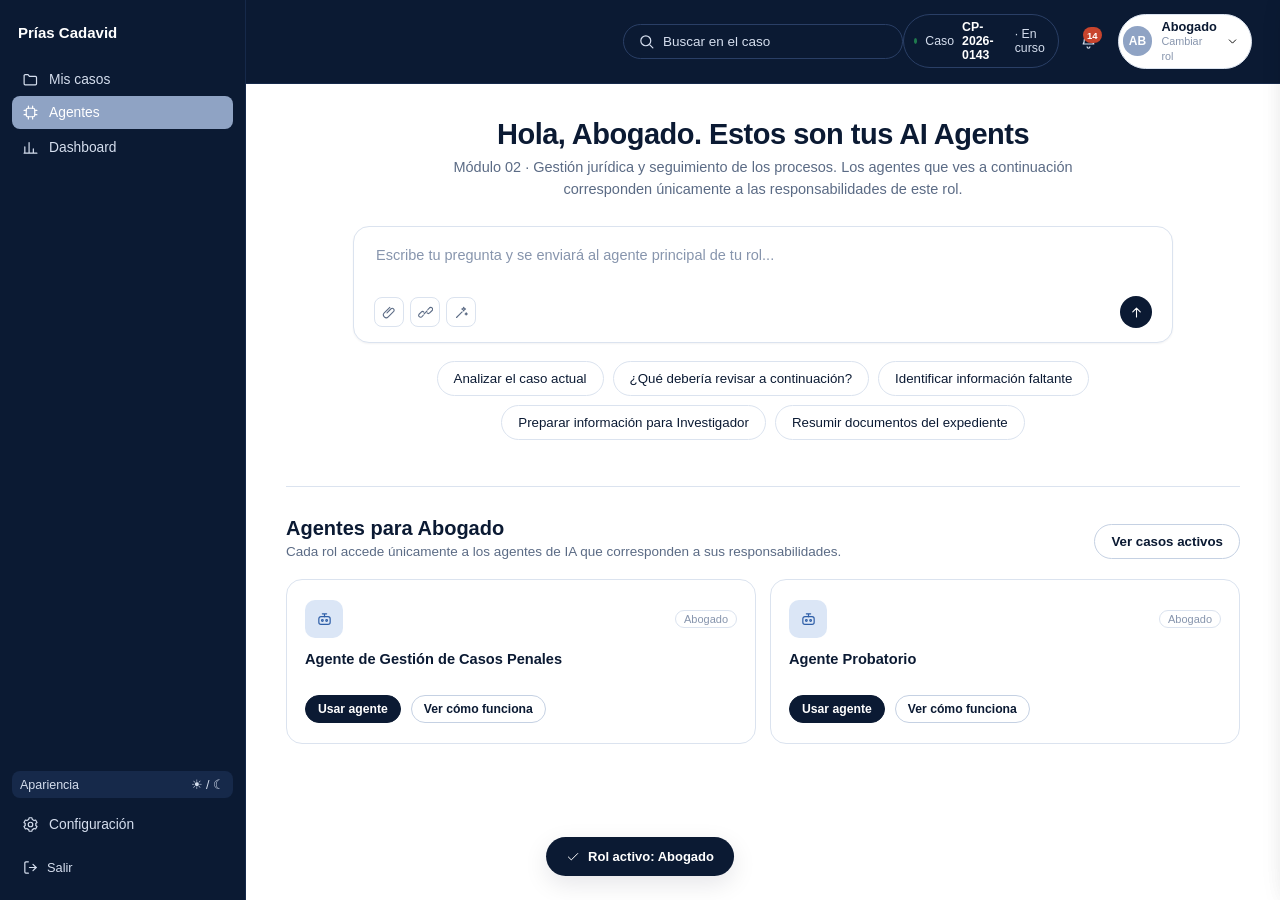
==== modulo-02/index.html @ 360556b1 "create wireframe-modulo-02-flujo" ====
<!DOCTYPE html>
<html lang="es">
<head>
<meta charset="UTF-8">
<meta name="viewport" content="width=device-width, initial-scale=1.0">
<title>PRÍAS CADAVID · Módulo 02 · Gestión de Casos Penales con Módulo Probatorio</title>
<link rel="stylesheet" href="css/modulo02.css">
<link rel="stylesheet" href="css/casos-penales.css">
</head>
<body>
<div class="app">

  <!-- ================= SIDEBAR ================= -->
  <aside class="sidebar">
    <div class="sb-brand">Prías Cadavid</div>
    <ul class="sb-nav" style="display:none;">
      <li class="nav-item" data-view="modulos" id="icon-slot-modulos"></li>
    </ul>
    <ul class="sb-nav" id="sbSubnav">
      <li class="nav-item" data-view="casos" id="icon-slot-casos"></li>
    </ul>
    <ul class="sb-nav">
      <li class="nav-item active" data-view="agentes" id="icon-slot-agentes"></li>
      <li class="nav-item" data-view="ejecutiva" id="icon-slot-ejecutiva"></li>
    </ul>
    <div class="sb-footer">
      <div class="sb-appearance"><span>Apariencia</span><span>☀ / ☾</span></div>
      <ul class="sb-nav">
        <li class="nav-item" data-view="config" id="icon-slot-config"></li>
      </ul>
      <button class="sb-back" id="btnSalir"></button>
    </div>
  </aside>

  <div class="main-col">
    <!-- ================= TOPBAR ================= -->
    <header class="topbar">
      <div class="tb-left"></div>
      <div class="tb-center">
        <button class="tb-search" id="icon-slot-tbsearch"></button>
      </div>
      <div class="tb-right">
        <div class="case-chip" id="topCaseChip"></div>
        <button class="tb-icon-btn cp-bell" id="icon-slot-tbbell"></button>
        <button class="role-switch" id="roleSwitchBtn">
          <div class="avatar" id="roleAvatar"></div>
          <div class="rs-label"><b id="roleLabelName"></b><span>Cambiar rol</span></div>
          <span id="icon-slot-rschev"></span>
        </button>
      </div>
    </header>

    <!-- role dropdown -->
    <div class="role-menu" id="roleMenu">
      <div class="rm-title">Seleccionar rol</div>
      <div id="roleMenuList"></div>
    </div>

    <main class="content">

      <!-- ================= MIGA DE PAN ================= -->
      <nav class="breadcrumb hidden" id="breadcrumbBar"></nav>

      <!-- ================= MÓDULOS VIEW ================= -->
      <section id="view-modulos" class="view">
        <div class="section-head">
          <div><h2>Módulos</h2><p>Selecciona un módulo para entrar. Por ahora solo el Módulo 02 · Gestión de Casos Penales está disponible.</p></div>
        </div>
        <div class="modulos-grid" id="modulosGrid"></div>
      </section>

      <!-- ================= AGENTES VIEW ================= -->
      <!-- El mismo cuadro superior (promptbox) es el Chat AI principal: cuando se activa un
           agente, este cuadro se convierte en su chat (historial + sugerencias + entrada),
           en vez de abrir un chat nuevo, un modal o un panel aparte. -->
      <section id="view-agentes" class="view active">
        <div style="text-align:center;">
          <button class="btn sm subtle" id="heroBackBtn" style="display:none;margin-bottom:10px;">← Volver a agentes</button>
        </div>
        <div style="display:flex;align-items:center;justify-content:center;gap:10px;">
          <div class="agent-avatar" id="heroAgentAvatar" style="display:none;"></div>
          <h1 class="hero-title" id="agHeroTitle" style="margin:0 0 6px;">Agentes de IA disponibles</h1>
        </div>
        <p class="hero-sub" id="agHeroSub">Módulo 02 · Sistema de Gestión de Casos Penales con Módulo Probatorio.</p>
        <div class="chat-context" id="chatContextLine" style="display:none;max-width:820px;margin:0 auto 14px;"></div>

        <div class="promptbox" id="promptCard">
          <div class="chat-thread" id="chatThread" style="display:none;"></div>
          <div class="chat-input-wrap" id="chatInputWrap">
            <textarea id="promptInput" placeholder="Escribe tu pregunta y se enviará al agente principal de tu rol..."></textarea>
            <div class="promptbox-row">
              <div class="promptbox-tools">
                <div class="icon-sq" id="icon-slot-paperclip"></div>
                <div class="icon-sq" id="icon-slot-link"></div>
                <div class="icon-sq" id="icon-slot-wand"></div>
              </div>
              <button class="send-btn" id="promptSendBtn"></button>
            </div>
          </div>
        </div>

        <div class="role-pills" id="suggestionPillsHolder"></div>

        <!-- Se oculta por completo mientras hay un agente activo en el Chat AI: solo queda el chat -->
        <div id="agentsListSection">
          <div class="section-divider"></div>

          <div class="section-head">
            <div>
              <h2 id="agSectionTitle">Agentes para tu rol</h2>
              <p>Cada rol accede únicamente a los agentes de IA que corresponden a sus responsabilidades.</p>
            </div>
            <div class="section-actions">
              <button class="btn" data-view-btn="casos">Ver casos activos</button>
            </div>
          </div>

          <div class="agent-grid" id="agentGrid"></div>
        </div>
      </section>

      <!-- ================= CASOS VIEW ================= -->
      <section id="view-casos" class="view">

        <!-- VISTA 01 · Dashboard de casos (lista / kanban) -->
        <div id="casosListWrap">
          <div class="section-head">
            <div>
              <h2>Casos Penales</h2>
              <p>Selecciona un caso para abrir su información, flujo entre roles y matriz probatoria.</p>
            </div>
            <div class="section-actions">
              <button class="btn primary" id="cpBtnNuevo">+ Nuevo caso</button>
              <button class="btn" id="cpBtnExport">Exportar</button>
              <div class="seg" id="cpViewMode">
                <button data-mode="lista" class="on">Lista</button>
                <button data-mode="kanban">Kanban</button>
              </div>
            </div>
          </div>

          <div class="kpi-grid" id="cpKpis"></div>

          <div class="cp-toolbar">
            <div class="cp-search" id="cpSearchBox">
              <span id="icon-slot-cpsearch"></span>
              <input id="cpSearch" placeholder="Buscar por código, cliente, título, etapa o responsable...">
            </div>
            <button class="btn" id="cpBtnFiltros">Filtros <span class="cp-count" id="cpFiltrosCount"></span></button>
            <button class="btn subtle" id="cpBtnLimpiar">Limpiar</button>
          </div>
          <div class="cp-filters" id="cpFilters" style="display:none;"></div>

          <div class="matriz-wrap table-scroll" id="cpListMode">
            <table class="matriz" id="casosTable" style="min-width:1240px;">
              <thead>
                <tr>
                  <th>Caso</th><th>Nombre / Tipo</th><th>Etapa</th><th>Estado</th><th>Responsable</th><th>Riesgo</th>
                  <th>Fecha apertura</th><th>Última actividad</th><th>Progreso</th><th>Evidencias</th><th>Próximo vencimiento</th>
                </tr>
              </thead>
              <tbody id="casosBody"></tbody>
            </table>
          </div>
          <div class="kanban" id="cpKanban" style="display:none;"></div>
        </div>

        <!-- Vista restringida para Cliente externo -->
        <div id="clientePortalWrap" style="display:none;"></div>

        <!-- VISTA 03 · Detalle del caso -->
        <div id="casoDetailWrap" style="display:none;">
          <div class="section-head">
            <div>
              <p class="cp-eyebrow">Caso penal</p>
              <h2 id="cdTitle">Caso</h2>
              <p id="cdSub"></p>
            </div>
            <div class="section-actions">
              <button class="btn" id="btnBackCasos">← Todos los casos</button>
              <button class="btn" id="cpBtnEditar">Editar caso</button>
              <button class="btn primary" id="btnAddEvidencia">+ Agregar evidencia</button>
            </div>
          </div>

          <div id="cpCaseMeta"></div>
          <div class="tabs" id="cpTabs"></div>

          <!-- RESUMEN (incluye el flujo del caso entre roles existente) -->
          <div class="tab-panel" data-panel="resumen">
            <div id="cpResumen"></div>
            <div class="section-divider"></div>
            <div class="section-head">
              <div><h2>Flujo del caso entre roles</h2><p>Recorrido del caso: Director → Abogado → Investigador → Cliente → Socio.</p></div>
            </div>
            <div class="stepper" id="stepperHolder"></div>
            <p style="text-align:center;color:var(--text-faint);font-size:12px;margin:0 0 32px;" id="cdFlowNote"></p>
            <div class="flow-list" id="flowList"></div>
          </div>

          <div class="tab-panel" data-panel="expediente" id="cpExpediente"></div>
          <div class="tab-panel" data-panel="documentos" id="cpDocumentos"></div>

          <!-- EVIDENCIAS (matriz probatoria existente) -->
          <div class="tab-panel" data-panel="evidencias">
            <div id="cpEvidHead"></div>
            <div class="section-head">
              <div><h2>Matriz Probatoria</h2><p>Evidencia y documentos asociados a los hechos investigados de este caso. Haz clic en una fila para ver su ficha y trazabilidad.</p></div>
            </div>
            <div class="matriz-wrap table-scroll">
              <div class="matriz-toolbar">
                <span class="mt-info" id="matrizCount">0 elementos registrados</span>
                <span class="mt-info">Hechos: H1 Ejecución del contrato · H2 Manejo de recursos · H3 Conocimiento directivo · H4 Estructura societaria</span>
              </div>
              <table class="matriz" style="min-width:1100px;">
                <thead>
                  <tr>
                    <th>Evidencia / Documento</th><th>Tipo de prueba</th><th>Hecho que pretende demostrar</th>
                    <th>Hecho</th><th>Fuente / Origen</th><th>Estado</th><th>Relevancia</th><th>Responsable</th><th>Observaciones</th>
                  </tr>
                </thead>
                <tbody id="matrizBody"></tbody>
              </table>
            </div>
          </div>

          <div class="tab-panel" data-panel="actuaciones" id="cpActuaciones"></div>
          <div class="tab-panel" data-panel="tareas" id="cpTareas"></div>
          <div class="tab-panel" data-panel="ia" id="cpIA"></div>
          <div class="tab-panel" data-panel="reportes" id="cpReportes"></div>
          <div class="tab-panel" data-panel="auditoria" id="cpAuditoria"></div>
        </div>
      </section>

      <!-- ================= NUEVO / EDITAR CASO ================= -->
      <section id="view-casoform" class="view">
        <div class="section-head">
          <div>
            <h2 id="cfTitle">Nuevo caso</h2>
            <p id="cfSub">VISTA 02 · El expediente se crea al guardar</p>
          </div>
          <div class="section-actions" id="cfFoot"></div>
        </div>
        <div id="cfBody"></div>
      </section>

      <!-- ================= ALERTAS VIEW ================= -->
      <section id="view-alertas" class="view">
        <div class="section-head">
          <div><h2>Alertas y vencimientos</h2><p>Vencimientos, documentos pendientes, tareas críticas y problemas probatorios de los casos que tu rol puede consultar.</p></div>
        </div>
        <div class="kpi-grid" id="alKpis"></div>
        <div class="tabs" id="alTabs"></div>
        <div id="alList"></div>
      </section>

      <!-- ================= VISTA EJECUTIVA ================= -->
      <section id="view-ejecutiva" class="view">
        <div class="section-head">
          <div><h2>Dashboard</h2><p>Avance, riesgos, casos críticos, decisiones pendientes e indicadores del Módulo 02.</p></div>
          <div class="section-actions"><button class="btn" id="exBtnExport">Exportar resumen</button></div>
        </div>
        <div id="exBody"></div>
      </section>

      <!-- ================= FAQ VIEW ================= -->
      <section id="view-faq" class="view">
        <div class="section-head">
          <div><h2>Preguntas frecuentes</h2><p>Selecciona una pregunta para ver una respuesta demo.</p></div>
        </div>
        <div class="flow-list" id="faqList"></div>
      </section>

      <!-- ================= CONFIG VIEW ================= -->
      <section id="view-config" class="view">
        <div class="section-head">
          <div><h2>Configuración</h2><p>Preferencias de la plataforma y del Chat AI (demo).</p></div>
        </div>
        <div class="role-grid" style="grid-template-columns:repeat(2,1fr);" id="configGrid"></div>
      </section>

      <!-- ================= AYUDA VIEW ================= -->
      <section id="view-ayuda" class="view">
        <div class="section-head">
          <div><h2>Ayuda</h2><p>Guías rápidas para trabajar con el Módulo 02.</p></div>
        </div>
        <div class="agent-grid" id="ayudaGrid"></div>
      </section>

    </main>
  </div>
</div>

<!-- ================= AGENT DOC DRAWER ================= -->
<div class="overlay" id="drawerOverlay"></div>
<aside class="drawer" id="agentDrawer">
  <div class="drawer-head">
    <div style="display:flex;gap:12px;align-items:flex-start;">
      <div class="role-icon" id="drawerIcon"></div>
      <div>
        <div style="font-size:16.5px;font-weight:700;" id="drawerName"></div>
        <div style="font-size:12.3px;color:var(--accent);font-weight:600;" id="drawerSpec"></div>
      </div>
    </div>
    <button class="drawer-close" id="drawerCloseBtn">✕</button>
  </div>
  <div class="drawer-body">
    <h4>Qué es</h4><p id="docQueEs"></p>
    <h4>Objetivo</h4><p id="docObjetivo"></p>
    <h4>Responsabilidades</h4><ul id="docResponsabilidades"></ul>
    <h4>Qué tareas realiza</h4><ul id="docTareas"></ul>
    <h4>Con qué rol(es) trabaja</h4><div class="perm-row" id="docRoles"></div>
    <h4>Qué información puede analizar</h4><ul id="docInfoAnaliza"></ul>
    <h4>Qué información puede generar</h4><ul id="docInfoGenera"></ul>
    <h4>Qué herramientas o datos utiliza</h4><div class="perm-row" id="docHerramientas"></div>
    <h4>Qué puede sugerir</h4><ul id="docSugerir"></ul>
    <h4>Qué requiere aprobación del usuario</h4><p id="docAprobacion"></p>
    <h4>Cómo participa en el flujo del caso</h4><ul id="docFlujo"></ul>
    <h4>Cuándo debe utilizarse</h4><ul id="docCuando"></ul>
    <h4>Ejemplos de uso</h4><ul id="docEjemplos"></ul>
    <h4>Relación con la Matriz Probatoria</h4><p id="docMatrizRel"></p>
    <button class="btn primary" style="width:100%;justify-content:center;margin-top:20px;" id="drawerOpenChat">Usar agente</button>
  </div>
</aside>

<!-- ================= PANEL LATERAL CASOS PENALES (ficha de evidencia, documento, reporte) ================= -->
<div class="overlay" id="cpOverlay"></div>
<aside class="drawer" id="cpDrawer">
  <div class="drawer-head">
    <div>
      <div style="font-size:11.5px;color:var(--text-faint);font-weight:700;text-transform:uppercase;letter-spacing:.04em;" id="cpDrawerKicker"></div>
      <div style="font-size:16.5px;font-weight:700;" id="cpDrawerTitle"></div>
    </div>
    <button class="drawer-close" id="cpDrawerClose">✕</button>
  </div>
  <div class="drawer-body" id="cpDrawerBody"></div>
</aside>

<!-- ================= MODAL GENÉRICO CASOS PENALES (crear caso, documentos, tareas, actuaciones...) ================= -->
<div class="modal-overlay" id="cpModal">
  <div class="modal" id="cpModalBox">
    <div class="modal-head">
      <div class="modal-head-l"><div><h3 id="cpModalTitle"></h3><span id="cpModalSub"></span></div></div>
      <button class="drawer-close" id="cpModalClose">✕</button>
    </div>
    <div class="modal-body">
      <div id="cpModalBody"></div>
      <div class="modal-foot" id="cpModalFoot"></div>
    </div>
  </div>
</div>

<!-- ================= MATRIZ ENTRY MODAL ================= -->
<div class="modal-overlay" id="matrizModal">
  <div class="modal" style="max-width:640px;">
    <div class="modal-head">
      <div class="modal-head-l"><h3>Agregar evidencia a la matriz probatoria</h3></div>
      <button class="drawer-close" id="matrizCloseBtn">✕</button>
    </div>
    <div class="modal-body">
      <div class="form-grid">
        <div class="form-field full"><label>Evidencia / Documento</label><input id="fEvidencia" placeholder="Ej. Acta de visita técnica"></div>
        <div class="form-field">
          <label>Tipo de prueba</label>
          <select id="fTipo">
            <option>Documental</option><option>Documental financiera</option><option>Testimonial</option>
            <option>Pericial</option><option>Documental digital</option>
          </select>
        </div>
        <div class="form-field">
          <label>Hecho relacionado</label>
          <select id="fHecho">
            <option value="H1">H1 · Ejecución del contrato</option>
            <option value="H2">H2 · Manejo de recursos</option>
            <option value="H3">H3 · Conocimiento directivo</option>
            <option value="H4">H4 · Estructura societaria</option>
          </select>
        </div>
        <div class="form-field full"><label>Hecho que pretende demostrar</label><textarea id="fPretende" placeholder="Describe qué busca acreditar esta evidencia"></textarea></div>
        <div class="form-field"><label>Fuente / Origen</label><input id="fFuente" placeholder="Ej. Cliente"></div>
        <div class="form-field"><label>Fecha de la evidencia</label><input type="date" id="fFecha"></div>
        <div class="form-field">
          <label>Estado</label>
          <select id="fEstado"><option value="verificada">Verificada</option><option value="revision">En revisión</option><option value="pendiente">Pendiente de recaudo</option></select>
        </div>
        <div class="form-field">
          <label>Relevancia</label>
          <select id="fRelev"><option value="alta">Alta</option><option value="media">Media</option><option value="baja">Baja</option></select>
        </div>
        <div class="form-field">
          <label>Responsable</label>
          <select id="fResponsable"></select>
        </div>
        <div class="form-field">
          <label>Sensibilidad</label>
          <select id="fSensibilidad"><option>Interna</option><option>Confidencial</option><option>Reservada</option></select>
        </div>
        <div class="form-field full">
          <label>Documento / archivo asociado</label>
          <select id="fDocumento"></select>
        </div>
        <div class="form-field full"><label>Observaciones</label><textarea id="fObs" placeholder="Notas adicionales"></textarea></div>
      </div>
      <div class="modal-foot" style="display:flex;gap:10px;justify-content:flex-end;margin-top:18px;">
        <button class="btn" id="matrizCancelBtn">Cancelar</button>
        <button class="btn primary" id="matrizSaveBtn">Guardar y vincular al caso</button>
      </div>
    </div>
  </div>
</div>

<div class="toast" id="toast"></div>

<script src="js/modulo02.js"></script>
<script src="js/casos-data.js"></script>
<script src="js/casos-penales.js"></script>
<script src="js/main.js"></script>
</body>
</html>
---- modulo-02/css/modulo02.css ----
:root{
  --bg:#ffffff;
  --sidebar-bg:#0b1a33;
  --card-bg:#ffffff;
  --border:#dbe3ef;
  --border-strong:#c5d1e3;
  --text:#0b1a33;
  --text-muted:#5b6b85;
  --text-faint:#8795ad;
  --accent:#2f5fa8;
  --accent-soft:#dbe6f6;
  --navy:#0b1a33;
  --danger:#c8442d;
  --danger-soft:#fbeae7;
  --warn:#a8720f;
  --warn-soft:#fbf1de;
  --ok:#1f7a4d;
  --ok-soft:#e8f6ee;
  --radius-lg:16px;
  --radius-md:12px;
  --radius-sm:8px;
  --shadow-sm:0 1px 2px rgba(1,13,35,.05);
  --shadow-md:0 8px 24px rgba(1,13,35,.10);
  font-size:15px;
}
*{box-sizing:border-box;}
html,body{margin:0;padding:0;}
body{
  background:var(--bg);
  color:var(--text);
  font-family:-apple-system,BlinkMacSystemFont,"Segoe UI",Roboto,Helvetica,Arial,sans-serif;
  -webkit-font-smoothing:antialiased;
  min-width:1180px;
}
button{font-family:inherit;cursor:pointer;}
a{color:inherit;text-decoration:none;}
svg{display:block;}
.icon{width:17px;height:17px;stroke:currentColor;stroke-width:1.7;fill:none;stroke-linecap:round;stroke-linejoin:round;flex-shrink:0;}

/* ---------- layout ---------- */
.app{display:flex;min-height:100vh;}
.sidebar{
  width:246px;flex-shrink:0;background:var(--sidebar-bg);
  border-right:1px solid var(--border);
  display:flex;flex-direction:column;
  padding:16px 12px;
  position:sticky;top:0;height:100vh;
}
.main-col{flex:1;display:flex;flex-direction:column;min-width:0;}

/* Vista ejecutiva: encaja en el alto de pantalla, sin scroll de página */
.app.view-fill{height:100vh;overflow:hidden;}
.app.view-fill .main-col{height:100vh;overflow:hidden;}
.app.view-fill .content{flex:1;min-height:0;overflow:hidden;display:flex;flex-direction:column;}
.app.view-fill #view-ejecutiva.active{flex:1;min-height:0;display:flex;flex-direction:column;overflow:hidden;}
.app.view-fill #view-ejecutiva.active .section-head{flex-shrink:0;}
.app.view-fill #view-ejecutiva.active #exBody{flex:1;min-height:0;overflow:hidden;display:flex;flex-direction:column;}

/* ---------- sidebar ---------- */
.sb-brand{font-weight:600;font-size:15px;color:var(--text);padding:8px 6px;margin-bottom:14px;}
.sb-nav{list-style:none;margin:0;padding:0;display:flex;flex-direction:column;gap:2px;}
.sb-nav li{display:flex;align-items:center;gap:10px;padding:8px 10px;border-radius:var(--radius-sm);
  color:var(--text-muted);font-size:13.8px;font-weight:500;}
.sb-nav li:hover{background:#e8eef7;cursor:pointer;color:var(--text);}
.sb-nav li.active{background:var(--accent-soft);color:var(--accent);}
.sb-subnav{margin:2px 0 8px 14px;padding-left:12px;border-left:1px solid var(--border);display:none;}
.sidebar.in-modulo .sb-subnav{display:flex;}
.sb-subnav + .sb-nav{margin-top:2px;}
.sb-divider{height:1px;background:var(--border);margin:12px 4px;}
.sb-footer{margin-top:auto;display:flex;flex-direction:column;gap:10px;}
.sb-channels{display:flex;align-items:center;gap:8px;padding:4px 6px;}
.sb-chip{width:26px;height:26px;border-radius:50%;background:#e1e8f2;display:flex;align-items:center;justify-content:center;color:var(--text-muted);}
.sb-appearance{display:flex;align-items:center;justify-content:space-between;padding:6px 8px;font-size:12.5px;color:var(--text-faint);}

/* ---------- topbar ---------- */
.topbar{
  display:grid;grid-template-columns:1fr auto 1fr;align-items:center;
  padding:14px 28px;border-bottom:1px solid var(--border);background:var(--bg);
  position:sticky;top:0;z-index:30;
}
.tb-left{display:flex;align-items:center;gap:26px;}
.tb-center{display:flex;justify-content:center;}
.tb-search{
  display:flex;align-items:center;gap:8px;
  background:#fff;border:1px solid var(--border);border-radius:999px;
  padding:8px 14px;color:var(--text-faint);font-size:13.5px;width:280px;
}
.tb-search:hover{border-color:var(--border-strong);color:var(--text-muted);}
.tb-menu{display:flex;align-items:center;gap:20px;}
.tb-menu-item{display:flex;align-items:center;gap:4px;font-size:13.8px;color:var(--text-muted);font-weight:500;}
.tb-right{display:flex;align-items:center;gap:14px;justify-self:end;}
.tb-icon-btn{width:34px;height:34px;border-radius:50%;border:1px solid transparent;display:flex;align-items:center;justify-content:center;color:var(--text-muted);background:none;}
.tb-icon-btn:hover{background:#e8eef7;}
.avatar{width:30px;height:30px;border-radius:50%;background:var(--navy);display:flex;align-items:center;justify-content:center;color:#fff;font-size:12px;font-weight:600;}
.case-chip{display:flex;align-items:center;gap:8px;background:#fff;border:1px solid var(--border);border-radius:999px;padding:5px 12px 5px 10px;font-size:12.3px;color:var(--text-muted);}
.case-chip .dot{width:6px;height:6px;border-radius:50%;background:var(--ok);}
.case-chip b{color:var(--text);font-weight:600;}
.role-switch{display:flex;align-items:center;gap:9px;border:1px solid var(--border);background:#fff;border-radius:999px;padding:4px 12px 4px 4px;}
.role-switch:hover{border-color:var(--border-strong);}
.role-switch .rs-label{font-size:12.3px;line-height:1.2;text-align:left;}
.role-switch .rs-label b{display:block;font-size:12.8px;color:var(--text);}
.role-switch .rs-label span{color:var(--text-faint);font-size:10.8px;}

/* role dropdown menu */
.role-menu{position:absolute;top:60px;right:28px;width:250px;background:#fff;border:1px solid var(--border);border-radius:var(--radius-md);box-shadow:var(--shadow-md);padding:8px;display:none;z-index:70;}
.role-menu.open{display:block;}
.role-menu .rm-title{font-size:11px;text-transform:uppercase;letter-spacing:.04em;color:var(--text-faint);font-weight:700;padding:8px 10px 4px;}
.role-menu button{width:100%;display:flex;align-items:center;gap:10px;padding:9px 10px;border-radius:var(--radius-sm);border:none;background:none;text-align:left;font-size:13.4px;color:var(--text);}
.role-menu button:hover{background:#eef2f8;}
.role-menu button.active{background:var(--accent-soft);color:var(--accent);font-weight:600;}
.role-menu .rm-av{width:28px;height:28px;border-radius:50%;background:var(--navy);color:#fff;font-size:11px;font-weight:700;display:flex;align-items:center;justify-content:center;flex-shrink:0;}
.role-menu button.active .rm-av{background:var(--accent);}
.role-menu .rm-desc{font-size:11px;color:var(--text-faint);font-weight:400;}
.role-menu .rm-check{margin-left:auto;color:var(--accent);}

/* ---------- content ---------- */
.content{padding:34px 40px 60px;max-width:1180px;margin:0 auto;width:100%;}
.content:has(> #view-casos.active),
.content:has(> #view-casoform.active),
.content:has(> #view-ejecutiva.active){max-width:none;}
.view{display:none;}
.view.active{display:block;}

/* ---------- miga de pan ---------- */
.breadcrumb{display:flex;align-items:center;gap:8px;margin-bottom:18px;font-size:13.4px;}
.breadcrumb.hidden{display:none;}
.bc-item{border:none;background:none;padding:4px 6px;margin:0 -6px;border-radius:var(--radius-sm);
  color:var(--text-muted);font-weight:500;font-family:inherit;font-size:inherit;cursor:pointer;}
.bc-item:hover{background:#e8eef7;color:var(--text);}
.bc-sep{color:var(--text-faint);}
.bc-current-label{padding:4px 6px;color:var(--text);font-weight:600;}
.bc-current-wrap{position:relative;}
.bc-current{display:flex;align-items:center;gap:4px;border:none;background:none;padding:4px 6px;margin:0 -6px;
  border-radius:var(--radius-sm);color:var(--text);font-weight:600;font-family:inherit;font-size:inherit;cursor:pointer;}
.bc-current:hover{background:#e8eef7;}
.bc-current .icon{width:13px;height:13px;color:var(--text-faint);}
.bc-menu{position:absolute;top:32px;left:-6px;min-width:210px;background:#fff;border:1px solid var(--border);
  border-radius:var(--radius-md);box-shadow:var(--shadow-md);padding:6px;display:none;z-index:40;}
.bc-menu.open{display:block;}
.bc-menu button{width:100%;display:flex;align-items:center;gap:8px;padding:8px 10px;border-radius:var(--radius-sm);
  border:none;background:none;text-align:left;font-size:13.2px;color:var(--text);font-family:inherit;}
.bc-menu button:hover{background:#eef2f8;}
.bc-menu button.active{background:var(--accent-soft);color:var(--accent);font-weight:600;}

/* ---------- módulos (selector de plataforma) ---------- */
.modulos-grid{display:grid;grid-template-columns:repeat(4,1fr);gap:14px;}
.modulo-card{background:#fff;border:1px solid var(--border);border-radius:var(--radius-lg);padding:16px;
  display:flex;flex-direction:column;gap:12px;justify-content:space-between;min-height:108px;}
.modulo-card.activo{cursor:pointer;}
.modulo-card.activo:hover{border-color:var(--accent);box-shadow:var(--shadow-sm);}
.modulo-card.disabled{background:var(--sidebar-bg);color:var(--text-faint);cursor:not-allowed;}
.modulo-card .mc-top{display:flex;align-items:center;justify-content:flex-end;gap:8px;}
.modulo-card .mc-nombre{font-size:13.6px;line-height:1.35;font-weight:600;color:var(--text);}
.modulo-card.disabled .mc-nombre{color:var(--text-faint);font-weight:500;}

.hero-title{font-size:29px;font-weight:600;letter-spacing:-0.5px;margin:0 0 6px;text-align:center;}
.hero-sub{text-align:center;color:var(--text-muted);font-size:14.5px;max-width:640px;margin:0 auto 26px;line-height:1.5;}

/* prompt box */
.promptbox{
  background:#fff;border:1px solid var(--border);border-radius:var(--radius-lg);
  box-shadow:var(--shadow-sm);padding:18px 20px 14px;max-width:820px;margin:0 auto;
}
.promptbox textarea{
  width:100%;border:none;outline:none;resize:none;font-family:inherit;font-size:14.5px;
  color:var(--text);height:44px;background:transparent;
}
.promptbox textarea::placeholder{color:var(--text-faint);}
.promptbox-row{display:flex;align-items:center;justify-content:space-between;margin-top:4px;}
.promptbox-tools{display:flex;align-items:center;gap:6px;}
.tool-pill{display:flex;align-items:center;gap:5px;border:1px solid var(--border);border-radius:999px;padding:5px 10px;font-size:12.5px;color:var(--text-muted);}
.icon-sq{width:30px;height:30px;border-radius:8px;border:1px solid var(--border);display:flex;align-items:center;justify-content:center;color:var(--text-muted);}
.send-btn{width:32px;height:32px;border-radius:50%;background:var(--navy);border:none;display:flex;align-items:center;justify-content:center;color:#fff;flex-shrink:0;}
.send-btn:disabled{opacity:.4;cursor:not-allowed;}

.role-pills{display:flex;flex-wrap:wrap;gap:9px;justify-content:center;max-width:900px;margin:18px auto 0;}
.role-pill{
  background:#fff;border:1px solid var(--border);border-radius:999px;padding:9px 16px;
  font-size:13.3px;color:var(--text);font-weight:500;
}
.role-pill:hover{border-color:var(--accent);color:var(--accent);}

/* section header w/ actions */
.section-divider{height:1px;background:var(--border);margin:46px 0 30px;}
.section-head{display:flex;align-items:flex-end;justify-content:space-between;margin-bottom:20px;}
.section-head h2{font-size:20px;margin:0 0 4px;font-weight:600;}
.section-head p{margin:0;color:var(--text-muted);font-size:13.5px;}
.section-actions{display:flex;gap:10px;}
.btn{font-size:13.3px;font-weight:600;border-radius:999px;padding:9px 16px;border:1px solid var(--border-strong);background:#fff;color:var(--text);display:inline-flex;align-items:center;gap:6px;}
.btn:hover{border-color:var(--text-faint);}
.btn.primary{background:var(--navy);border-color:var(--navy);color:#fff;}
.btn.primary:hover{opacity:.92;}
.btn.accent{background:var(--accent);border-color:var(--accent);color:#fff;}
.btn.subtle{background:transparent;border-color:transparent;color:var(--text-muted);}
.btn:disabled{opacity:.45;cursor:not-allowed;}
.btn.sm{padding:6px 12px;font-size:12.2px;}

/* role grid (reused for agent grid) */
.role-grid{display:grid;grid-template-columns:repeat(5,1fr);gap:16px;}
.agent-grid{display:grid;grid-template-columns:repeat(auto-fit,minmax(210px,1fr));gap:14px;align-items:start;}
.role-card{
  background:var(--card-bg);border:1px solid var(--border);border-radius:var(--radius-lg);
  padding:20px 18px;display:flex;flex-direction:column;gap:10px;text-align:left;
}
.role-card:hover{border-color:var(--accent);box-shadow:var(--shadow-md);}
.role-card.clickable{cursor:pointer;}
.role-card .r-top{display:flex;align-items:center;justify-content:space-between;}
.role-icon{width:38px;height:38px;border-radius:10px;background:var(--accent-soft);color:var(--accent);display:flex;align-items:center;justify-content:center;}
.role-count{font-size:11px;color:var(--text-faint);border:1px solid var(--border);border-radius:999px;padding:2px 8px;}
.role-card h3{font-size:14.6px;margin:2px 0 0;font-weight:600;line-height:1.3;}
.role-card p{font-size:12.6px;color:var(--text-muted);margin:0;line-height:1.45;}
.role-card .r-tag{font-size:11.3px;color:var(--accent);font-weight:600;margin-top:-4px;}

/* stepper */
.stepper{display:flex;align-items:center;gap:0;margin-bottom:10px;}
.step{display:flex;flex-direction:column;align-items:center;gap:8px;flex:1;position:relative;}
.step .sc{width:34px;height:34px;border-radius:50%;background:#fff;border:2px solid var(--border-strong);display:flex;align-items:center;justify-content:center;font-size:12.5px;font-weight:700;color:var(--text-faint);z-index:1;}
.step.done .sc{background:var(--ok);border-color:var(--ok);color:#fff;}
.step.current .sc{background:var(--accent);border-color:var(--accent);color:#fff;box-shadow:0 0 0 4px var(--accent-soft);}
.step .sl{font-size:11.8px;color:var(--text-muted);text-align:center;max-width:120px;font-weight:600;}
.step:not(:last-child)::after{content:"";position:absolute;top:17px;left:calc(50% + 22px);width:calc(100% - 44px);height:2px;background:var(--border-strong);}
.step.done:not(:last-child)::after{background:var(--ok);}

/* case flow */
.flow-list{display:flex;flex-direction:column;gap:16px;}
.flow-item{background:#fff;border:1px solid var(--border);border-radius:var(--radius-lg);padding:20px 22px;}
.flow-item.current{border-color:var(--accent);box-shadow:0 0 0 3px var(--accent-soft);}
.fi-head{display:flex;align-items:center;justify-content:space-between;margin-bottom:14px;}
.fi-role{display:flex;align-items:center;gap:12px;}
.fi-num{width:28px;height:28px;border-radius:50%;background:var(--navy);color:#fff;font-size:12.5px;font-weight:700;display:flex;align-items:center;justify-content:center;}
.fi-role h4{margin:0;font-size:15.5px;}
.fi-role span{font-size:12px;color:var(--text-muted);}
.badge{font-size:11px;font-weight:700;border-radius:999px;padding:3px 10px;text-transform:uppercase;letter-spacing:.03em;}
.badge.ok{background:var(--ok-soft);color:var(--ok);}
.badge.now{background:var(--accent-soft);color:var(--accent);}
.badge.pending{background:#e8eef7;color:var(--text-faint);}
.fi-grid{display:grid;grid-template-columns:repeat(3,1fr);gap:14px 24px;}
.fi-block h5{margin:0 0 4px;font-size:11.5px;text-transform:uppercase;letter-spacing:.04em;color:var(--text-faint);font-weight:700;}
.fi-block p{margin:0;font-size:13px;color:var(--text);line-height:1.5;}
.fi-block ul{margin:0;padding-left:16px;font-size:13px;color:var(--text);line-height:1.5;}
.fi-actions{display:flex;gap:10px;margin-top:16px;flex-wrap:wrap;}

/* drawer */
.overlay{position:fixed;inset:0;background:rgba(1,13,35,.35);opacity:0;pointer-events:none;transition:opacity .18s;z-index:40;}
.overlay.show{opacity:1;pointer-events:auto;}
.drawer{
  position:fixed;top:0;right:-520px;width:500px;height:100vh;background:#fff;
  border-left:1px solid var(--border);box-shadow:-8px 0 30px rgba(0,0,0,.12);
  transition:right .22s ease;z-index:50;overflow-y:auto;
}
.drawer.open{right:0;}
.drawer-head{padding:22px 24px 16px;border-bottom:1px solid var(--border);display:flex;align-items:flex-start;justify-content:space-between;position:sticky;top:0;background:#fff;z-index:2;}
.drawer-head .role-icon{width:44px;height:44px;border-radius:12px;}
.drawer-close{width:32px;height:32px;border-radius:50%;border:1px solid var(--border);background:#fff;display:flex;align-items:center;justify-content:center;color:var(--text-muted);}
.drawer-close:hover{background:#eef2f8;}
.drawer-body{padding:20px 24px 40px;}
.drawer-body h4{font-size:11.5px;text-transform:uppercase;letter-spacing:.04em;color:var(--text-faint);font-weight:700;margin:22px 0 8px;}
.drawer-body h4:first-child{margin-top:0;}
.drawer-body p{font-size:13.4px;line-height:1.6;color:var(--text);margin:0;}
.drawer-body ul{margin:0;padding-left:17px;font-size:13.4px;line-height:1.65;color:var(--text);}
.perm-row{display:flex;gap:8px;flex-wrap:wrap;margin-top:6px;}
.perm-tag{font-size:11.6px;background:#f1f5fa;border:1px solid var(--border);border-radius:999px;padding:4px 10px;color:var(--text-muted);}

.agent-avatar{width:34px;height:34px;border-radius:9px;background:var(--navy);color:#fff;display:flex;align-items:center;justify-content:center;flex-shrink:0;}

/* modal */
.modal-overlay{position:fixed;inset:0;background:rgba(1,13,35,.45);display:none;align-items:center;justify-content:center;z-index:60;padding:30px;}
.modal-overlay.show{display:flex;}
.modal{background:#fff;border-radius:var(--radius-lg);width:100%;max-width:660px;max-height:88vh;overflow-y:auto;box-shadow:var(--shadow-md);display:flex;flex-direction:column;}
.modal-head{display:flex;align-items:center;justify-content:space-between;padding:18px 22px;border-bottom:1px solid var(--border);position:sticky;top:0;background:#fff;z-index:2;}
.modal-head-l{display:flex;align-items:center;gap:10px;}
.modal-head h3{margin:0;font-size:15.5px;}
.modal-head span{font-size:11.8px;color:var(--text-muted);}
.modal-body{padding:20px 22px 22px;display:flex;flex-direction:column;flex:1;}

.chat-context{background:#f3f6fb;border:1px solid var(--border);border-radius:var(--radius-sm);padding:11px 14px;font-size:12.4px;color:var(--text-muted);margin-bottom:14px;line-height:1.5;}
.chat-context b{color:var(--text);}

/* chat thread */
.chat-thread{display:flex;flex-direction:column;gap:10px;padding:2px 2px 4px;margin-bottom:12px;}
.chat-input-wrap{transition:none;}
.chat-input-wrap.docked{
  position:sticky;bottom:18px;z-index:5;background:#fff;border:1px solid var(--border);
  border-radius:var(--radius-lg);box-shadow:var(--shadow-md);padding:14px 18px 10px;margin-top:18px;
}
.chat-followups{border-top:1px solid var(--border);margin-top:6px;padding-top:14px;}
.chat-followups .fu-label{font-size:11px;text-transform:uppercase;letter-spacing:.04em;color:var(--text-faint);font-weight:700;margin:0 0 4px;}
.followup-item{display:block;width:100%;text-align:left;background:none;border:none;border-top:1px solid var(--border);padding:12px 2px;font-size:13.3px;line-height:1.5;color:var(--text);cursor:pointer;font-family:inherit;}
.followup-item:first-of-type{border-top:none;}
.followup-item:hover{color:var(--accent);}
.msg{max-width:84%;padding:10px 14px;border-radius:14px;font-size:13.2px;line-height:1.55;}
.msg.user{align-self:flex-end;background:var(--navy);color:#fff;border-bottom-right-radius:4px;}
.msg.agent{align-self:flex-start;background:#f1f5fa;border:1px solid var(--border);color:var(--text);border-bottom-left-radius:4px;}
.msg.agent b{display:block;font-size:10.8px;color:var(--accent);margin-bottom:4px;text-transform:uppercase;letter-spacing:.03em;}
.msg ul{margin:6px 0 0;padding-left:16px;}
.msg .conf-tag{display:inline-block;margin-top:8px;font-size:10.6px;font-weight:700;background:#fff;border:1px solid var(--border);border-radius:999px;padding:2px 8px;color:var(--text-muted);}
.typing-msg{display:flex;align-items:center;gap:6px;}
.typing-dots{display:inline-flex;gap:3px;}
.typing-dots span{width:5px;height:5px;border-radius:50%;background:var(--text-faint);animation:blink 1.1s infinite;}
.typing-dots span:nth-child(2){animation-delay:.2s;}
.typing-dots span:nth-child(3){animation-delay:.4s;}
@keyframes blink{0%,80%,100%{opacity:.25;}40%{opacity:1;}}

.chat-suggestions{display:flex;flex-wrap:wrap;gap:7px;margin-bottom:12px;}
.chat-suggestions .role-pill{padding:7px 13px;font-size:12.3px;}
.chat-input-row{display:flex;gap:8px;align-items:center;border-top:1px solid var(--border);padding-top:12px;margin-top:auto;}
.chat-input-row input{flex:1;border:1px solid var(--border-strong);border-radius:999px;padding:10px 16px;font-size:13px;font-family:inherit;outline:none;}
.chat-input-row input:focus{border-color:var(--accent);}

.human-note{display:flex;gap:8px;align-items:flex-start;font-size:12px;color:var(--text-muted);margin:2px 0 12px;background:#f3f6fb;border:1px dashed var(--border-strong);border-radius:var(--radius-sm);padding:10px 12px;}

/* matriz */
.matriz-wrap{background:#fff;border:1px solid var(--border);border-radius:var(--radius-lg);overflow:hidden;}
table.matriz{width:100%;border-collapse:collapse;font-size:12.6px;}
table.matriz th{text-align:left;background:#f3f6fb;color:var(--text-faint);font-size:10.8px;text-transform:uppercase;letter-spacing:.03em;padding:10px 12px;border-bottom:1px solid var(--border);white-space:nowrap;}
table.matriz td{padding:11px 12px;border-bottom:1px solid var(--border);vertical-align:top;color:var(--text);}
table.matriz tr:last-child td{border-bottom:none;}
table.matriz tr.clickable{cursor:pointer;}
table.matriz tr.clickable:hover{background:#f7f9fd;}
.pill-state{font-size:10.8px;font-weight:700;border-radius:999px;padding:3px 9px;white-space:nowrap;}
.pill-state.verificada{background:var(--ok-soft);color:var(--ok);}
.pill-state.revision{background:var(--accent-soft);color:var(--accent);}
.pill-state.pendiente{background:var(--warn-soft);color:var(--warn);}
.pill-relev{font-size:10.8px;font-weight:700;border-radius:999px;padding:3px 9px;background:#e8eef7;color:var(--text-muted);white-space:nowrap;}
.pill-relev.alta{background:var(--danger-soft);color:var(--danger);}
.hecho-tag{font-size:10.5px;background:#e8eef7;border-radius:6px;padding:2px 6px;color:var(--text-muted);white-space:nowrap;}
.matriz-toolbar{display:flex;align-items:center;justify-content:space-between;padding:14px 16px;border-bottom:1px solid var(--border);background:#f7f9fd;}
.matriz-toolbar .mt-info{font-size:12.6px;color:var(--text-muted);}
.case-progress{display:flex;align-items:center;gap:8px;}
.case-progress .bar{width:70px;height:6px;border-radius:999px;background:#e1e8f2;overflow:hidden;}
.case-progress .bar i{display:block;height:100%;background:var(--accent);}

.form-grid{display:grid;grid-template-columns:1fr 1fr;gap:12px 14px;}
.form-grid .full{grid-column:1/-1;}
.form-field label{display:block;font-size:11.5px;font-weight:700;color:var(--text-faint);text-transform:uppercase;letter-spacing:.03em;margin-bottom:5px;}
.form-field input,.form-field select,.form-field textarea{
  width:100%;border:1px solid var(--border-strong);border-radius:var(--radius-sm);padding:8px 10px;font-size:13px;font-family:inherit;color:var(--text);background:#fff;
}
.form-field textarea{resize:vertical;min-height:56px;}

/* faq accordion */
.faq-item{cursor:pointer;}
.faq-q{display:flex;align-items:center;justify-content:space-between;gap:12px;}
.faq-q h4{margin:0;font-size:14.2px;font-weight:600;}
.faq-cat{font-size:10.5px;color:var(--accent);font-weight:700;text-transform:uppercase;letter-spacing:.03em;margin:0 0 6px;}
.faq-chev{color:var(--text-faint);transition:transform .15s;flex-shrink:0;}
.faq-item.open .faq-chev{transform:rotate(180deg);}
.faq-a{display:none;margin-top:12px;font-size:13.2px;color:var(--text-muted);line-height:1.6;border-top:1px solid var(--border);padding-top:12px;}
.faq-item.open .faq-a{display:block;}

/* settings */
.setting-row{display:flex;align-items:center;justify-content:space-between;padding:11px 0;border-bottom:1px solid var(--border);gap:16px;}
.setting-row:last-child{border-bottom:none;}
.setting-row .sr-label b{display:block;font-size:13.3px;font-weight:600;}
.setting-row .sr-label span{font-size:11.8px;color:var(--text-muted);}
.switch{width:38px;height:22px;border-radius:999px;background:#cfd9e8;position:relative;flex-shrink:0;border:none;padding:0;}
.switch .knob{position:absolute;top:2px;left:2px;width:18px;height:18px;border-radius:50%;background:#fff;transition:left .15s;box-shadow:var(--shadow-sm);}
.switch.on{background:var(--accent);}
.switch.on .knob{left:18px;}

.toast{position:fixed;bottom:24px;left:50%;transform:translateX(-50%) translateY(20px);background:var(--navy);color:#fff;padding:12px 20px;border-radius:999px;font-size:13px;font-weight:600;box-shadow:var(--shadow-md);opacity:0;pointer-events:none;transition:all .25s;z-index:80;display:flex;align-items:center;gap:8px;}
.toast.show{opacity:1;transform:translateX(-50%) translateY(0);}

/* ---------- paleta azul (solo colores) ---------- */
.sidebar{border-right-color:#16294a;}
.sb-brand{color:#fff;}
.sb-nav li{color:#d5deee;}
.sb-nav li:hover{background:#16294a;color:#fff;}
.sb-nav li.active{background:#8fa3c4;color:#fff;}
.sb-back,.sb-footer,.sb-footer *{color:#d5deee;}
.sb-subnav,.sb-divider{border-color:#16294a;}
.sb-divider{background:#16294a;}
.sb-chip{background:#16294a;color:#fff;}
.sb-appearance{background:#16294a;border-radius:8px;color:#d5deee;}
.topbar{background:#0b1a33;border-bottom-color:#16294a;}
.tb-menu-item,.tb-icon-btn{color:#d5deee;}
.tb-icon-btn:hover{background:#16294a;}
.tb-search{background:#0b1a33;border-color:#2a3f66;color:#d5deee;}
.case-chip{background:#0b1a33;border-color:#2a3f66;color:#d5deee;}
.case-chip b{color:#fff;}
.avatar{background:#8fa3c4;}
table.matriz th{background:#8fa3c4;color:#fff;border-bottom-color:#8fa3c4;}
---- modulo-02/css/casos-penales.css ----
/* ============================================================
   MÓDULO 02 · CASOS PENALES
   Dashboard, detalle con pestañas, expediente, documentos,
   evidencias, actuaciones, tareas, IA, reportes, auditoría,
   alertas, vista ejecutiva y portal restringido del cliente.
   Reutiliza los tokens definidos en modulo02.css.
   ============================================================ */

/* ---------- chrome ---------- */
.sb-back{display:flex;align-items:center;gap:8px;padding:8px 10px;border-radius:var(--radius-sm);font-size:12.8px;color:var(--text-muted);font-weight:500;
  width:100%;border:none;background:none;text-align:left;font-family:inherit;}
.sb-back:hover{background:#e8eef7;color:var(--text);}
.sb-nav li .nav-badge{margin-left:auto;font-size:10.5px;font-weight:700;background:var(--danger);color:#fff;border-radius:999px;padding:1px 7px;}
.sb-nav li.hidden-by-role{display:none;}
.cp-bell{position:relative;}
.cp-bell .bell-count{position:absolute;top:2px;right:1px;min-width:16px;height:16px;border-radius:999px;background:var(--danger);color:#fff;font-size:9.5px;font-weight:700;display:flex;align-items:center;justify-content:center;padding:0 4px;}
.case-chip{cursor:pointer;}
.cp-eyebrow{font-size:11px !important;text-transform:uppercase;letter-spacing:.05em;color:var(--accent) !important;font-weight:700;margin:0 0 4px !important;}

/* ---------- dashboard ---------- */
.kpi-grid{display:grid;grid-template-columns:repeat(auto-fit,minmax(138px,1fr));gap:12px;margin-bottom:18px;}
.kpi{background:#fff;border:1px solid var(--border);border-radius:var(--radius-md);padding:14px 14px 12px;text-align:left;font-family:inherit;display:flex;flex-direction:column;gap:4px;}
button.kpi:hover{border-color:var(--accent);}
.kpi.on{border-color:var(--accent);box-shadow:0 0 0 3px var(--accent-soft);}
.kpi b{font-size:24px;font-weight:650;letter-spacing:-.5px;color:var(--text);line-height:1.1;}
.kpi span{font-size:11.8px;color:var(--text-muted);line-height:1.35;}
.kpi.danger b{color:var(--danger);}
.kpi.warn b{color:var(--warn);}
.kpi.ok b{color:var(--ok);}
.kpi.accent b{color:var(--accent);}

.cp-toolbar{display:flex;align-items:center;gap:10px;margin-bottom:12px;}
.cp-search{flex:1;display:flex;align-items:center;gap:8px;background:#fff;border:1px solid var(--border-strong);border-radius:999px;padding:0 14px;color:var(--text-faint);}
.cp-search:focus-within{border-color:var(--accent);}
.cp-search input{flex:1;border:none;outline:none;padding:10px 0;font-size:13.3px;font-family:inherit;background:transparent;color:var(--text);}
.cp-count{font-size:10.5px;background:var(--accent);color:#fff;border-radius:999px;padding:1px 7px;}
.cp-count:empty{display:none;}
.cp-filters{display:grid;grid-template-columns:repeat(5,1fr);gap:10px;background:#fff;border:1px solid var(--border);border-radius:var(--radius-md);padding:14px;margin-bottom:14px;}

.seg{display:inline-flex;border:1px solid var(--border-strong);border-radius:999px;padding:3px;background:#fff;}
.seg button{border:none;background:none;font-size:12.6px;font-weight:600;color:var(--text-muted);padding:6px 13px;border-radius:999px;}
.seg button.on{background:var(--navy);color:#fff;}

.table-scroll{overflow-x:auto;}

/* Tabla de casos activos: alto estándar con scroll interno y encabezado fijo */
#cpListMode{max-height:min(620px, calc(100vh - 360px));overflow-y:auto;}
#cpListMode table.matriz thead th{position:sticky;top:0;background:#8fa3c4;z-index:2;}

.kanban{display:grid;grid-template-columns:repeat(5,minmax(0,1fr));gap:12px;align-items:start;}
.kb-col{background:#e4eaf4;border-radius:var(--radius-md);padding:10px;min-height:160px;}
.kb-col-head{display:flex;align-items:center;justify-content:space-between;padding:2px 4px 10px;font-size:12px;font-weight:700;text-transform:uppercase;letter-spacing:.04em;color:var(--text-muted);}
.kb-card{background:#fff;border:1px solid var(--border);border-radius:var(--radius-sm);padding:11px 12px;margin-bottom:8px;cursor:pointer;display:flex;flex-direction:column;gap:6px;}
.kb-card:hover{border-color:var(--accent);box-shadow:var(--shadow-sm);}
.kb-card .kb-id{font-size:11px;font-weight:700;color:var(--text-faint);}
.kb-card .kb-title{font-size:13px;font-weight:600;line-height:1.3;}
.kb-card .kb-meta{display:flex;flex-wrap:wrap;gap:5px;align-items:center;font-size:11.3px;color:var(--text-muted);}
.kb-note{grid-column:1/-1;font-size:12px;color:var(--text-faint);text-align:center;margin-top:2px;}

/* ---------- pills ---------- */
.risk{font-size:10.8px;font-weight:700;border-radius:999px;padding:3px 9px;white-space:nowrap;display:inline-block;}
.risk.critico{background:var(--danger);color:#fff;}
.risk.alto{background:var(--danger-soft);color:var(--danger);}
.risk.medio{background:var(--warn-soft);color:var(--warn);}
.risk.bajo{background:var(--ok-soft);color:var(--ok);}
.wf{font-size:10.3px;font-weight:700;border-radius:6px;padding:2px 7px;text-transform:uppercase;letter-spacing:.03em;white-space:nowrap;display:inline-block;border:1px solid transparent;}
.wf.borrador{background:#e8eef7;color:var(--text-muted);border-color:var(--border);}
.wf.revision{background:var(--accent-soft);color:var(--accent);}
.wf.aprobado{background:var(--ok-soft);color:var(--ok);}
.wf.cerrado{background:#e9e9f2;color:#4a4a78;}
.wf.archivado{background:var(--navy);color:#fff;}
.tag{font-size:10.8px;font-weight:600;border-radius:6px;padding:2px 7px;background:#e8eef7;color:var(--text-muted);white-space:nowrap;display:inline-block;}
.tag.accent{background:var(--accent-soft);color:var(--accent);}
.tag.ok{background:var(--ok-soft);color:var(--ok);}
.tag.warn{background:var(--warn-soft);color:var(--warn);}
.tag.danger{background:var(--danger-soft);color:var(--danger);}
.tag.dark{background:var(--navy);color:#fff;}
.due{font-size:12px;white-space:nowrap;}
.due small{display:block;color:var(--text-muted);font-size:11px;white-space:normal;max-width:170px;}
.due.over{color:var(--danger);font-weight:700;}
.due.soon{color:var(--warn);font-weight:700;}

/* ---------- case header ---------- */
.case-meta{background:#fff;border:1px solid var(--border);border-radius:var(--radius-lg);padding:16px 20px;margin-bottom:16px;}
.case-meta-row{display:flex;flex-wrap:wrap;gap:8px 22px;align-items:center;}
.cm-item{display:flex;flex-direction:column;gap:3px;}
.cm-item label{font-size:10.5px;text-transform:uppercase;letter-spacing:.04em;color:var(--text-faint);font-weight:700;}
.cm-item span{font-size:13px;font-weight:600;}
.wf-bar{display:flex;align-items:center;justify-content:space-between;gap:14px;border-top:1px solid var(--border);margin-top:14px;padding-top:14px;}
.wf-track{display:flex;align-items:center;gap:6px;flex-wrap:wrap;}
.wf-step{display:flex;align-items:center;gap:6px;font-size:12px;font-weight:600;color:var(--text-faint);}
.wf-step .wf-dot{width:20px;height:20px;border-radius:50%;border:2px solid var(--border-strong);display:flex;align-items:center;justify-content:center;font-size:10px;background:#fff;}
.wf-step.done{color:var(--ok);}
.wf-step.done .wf-dot{background:var(--ok);border-color:var(--ok);color:#fff;}
.wf-step.current{color:var(--accent);}
.wf-step.current .wf-dot{background:var(--accent);border-color:var(--accent);color:#fff;box-shadow:0 0 0 3px var(--accent-soft);}
.wf-sep{width:18px;height:2px;background:var(--border-strong);}
.wf-actions{display:flex;gap:8px;align-items:center;flex-wrap:wrap;justify-content:flex-end;}
.ro-note{font-size:11.8px;color:var(--text-muted);}

/* ---------- tabs ---------- */
.tabs{display:flex;gap:2px;border-bottom:1px solid var(--border);margin-bottom:22px;overflow-x:auto;}
.tab{border:none;background:none;padding:10px 13px;font-size:13.2px;font-weight:600;color:var(--text-muted);border-bottom:2px solid transparent;margin-bottom:-1px;display:flex;align-items:center;gap:6px;white-space:nowrap;}
.tab:hover{color:var(--text);}
.tab.active{color:var(--accent);border-bottom-color:var(--accent);}
.tab .tc{font-size:10.5px;background:#e1e8f2;color:var(--text-muted);border-radius:999px;padding:1px 7px;}
.tab.active .tc{background:var(--accent-soft);color:var(--accent);}
.tab .tc.alert{background:var(--danger-soft);color:var(--danger);}
.tab-panel{display:none;}
.tab-panel.active{display:block;}

/* ---------- panels / grids ---------- */
.grid-2{display:grid;grid-template-columns:1fr 1fr;gap:16px;}
.grid-3{display:grid;grid-template-columns:repeat(3,1fr);gap:16px;}
.grid-21{display:grid;grid-template-columns:2fr 1fr;gap:16px;}
.panel{background:#fff;border:1px solid var(--border);border-radius:var(--radius-lg);padding:18px 20px;}
.panel + .panel{margin-top:0;}
.panel-head{display:flex;align-items:center;justify-content:space-between;gap:10px;margin-bottom:12px;}
.panel h3{margin:0;font-size:14.5px;font-weight:650;}
.panel .ph-sub{font-size:12px;color:var(--text-muted);margin:2px 0 0;}
.stack{display:flex;flex-direction:column;gap:16px;}

/* ---------- vista ejecutiva: dashboard que encaja en pantalla, con scroll por card ---------- */
.ex-dashboard{display:flex;flex-direction:column;gap:16px;height:100%;min-height:0;}
.ex-dashboard .kpi-grid{flex-shrink:0;margin-bottom:0;}
.ex-row{display:grid;grid-template-columns:1fr 1fr;gap:16px;flex:1;min-height:0;}
.ex-row.ex-row-3{grid-template-columns:1.2fr 1.2fr 1fr;}
.ex-row .panel{display:flex;flex-direction:column;min-height:0;overflow:hidden;}
.ex-row .panel-head{flex-shrink:0;}
.ex-panel-body{overflow-y:auto;min-height:0;}
.info-grid{display:grid;grid-template-columns:repeat(4,1fr);gap:14px 18px;}
.info-grid div label{display:block;font-size:10.5px;text-transform:uppercase;letter-spacing:.04em;color:var(--text-faint);font-weight:700;margin-bottom:3px;}
.info-grid div span{font-size:13.2px;font-weight:500;}
.kv{display:grid;grid-template-columns:150px 1fr;gap:8px 14px;font-size:13px;}
.kv dt{color:var(--text-faint);font-weight:700;font-size:11px;text-transform:uppercase;letter-spacing:.03em;padding-top:2px;}
.kv dd{margin:0;line-height:1.5;}
.muted{color:var(--text-muted);}
.small{font-size:12px;}
.empty{text-align:center;color:var(--text-muted);font-size:13px;padding:26px 10px;border:1px dashed var(--border-strong);border-radius:var(--radius-md);background:#f7f9fd;}
.notice{display:flex;gap:10px;align-items:flex-start;font-size:12.4px;line-height:1.5;color:var(--text-muted);background:#f3f6fb;border:1px dashed var(--border-strong);border-radius:var(--radius-sm);padding:10px 12px;margin-bottom:16px;}
.notice.accent{background:var(--accent-soft);border:1px solid #d8e2fc;color:#2c4aa8;}
.notice.warn{background:var(--warn-soft);border:1px solid #f0dcb4;color:#7a5410;}
.notice.danger{background:var(--danger-soft);border:1px solid #f1c9c1;color:#8e2f1e;}
.notice b{color:inherit;}

.sit-list{list-style:none;margin:0;padding:0;display:flex;flex-direction:column;gap:10px;}
.sit-list li{display:grid;grid-template-columns:120px 1fr;gap:10px;font-size:13px;line-height:1.5;}
.sit-list li b{font-size:11px;text-transform:uppercase;letter-spacing:.04em;color:var(--text-faint);padding-top:2px;}

.ind-grid{display:grid;grid-template-columns:repeat(3,1fr);gap:10px;}
.ind{border:1px solid var(--border);border-radius:var(--radius-sm);padding:10px 12px;cursor:pointer;background:#fff;text-align:left;font-family:inherit;}
.ind:hover{border-color:var(--accent);}
.ind b{display:block;font-size:20px;font-weight:650;}
.ind span{font-size:11.5px;color:var(--text-muted);}

/* ---------- alerts ---------- */
.alert-list{display:flex;flex-direction:column;gap:8px;}
.alert-item{display:flex;align-items:flex-start;gap:10px;padding:10px 12px;border:1px solid var(--border);border-radius:var(--radius-sm);background:#fff;font-size:13px;line-height:1.45;}
.alert-item.clickable{cursor:pointer;}
.alert-item.clickable:hover{border-color:var(--accent);}
.alert-item .a-dot{width:10px;height:10px;border-radius:50%;margin-top:4px;flex-shrink:0;}
.a-dot.rojo{background:#d93b25;}
.a-dot.naranja{background:#e98a1d;}
.a-dot.amarillo{background:#e3c11d;}
.a-dot.verde{background:#2c9a5f;}
.alert-item .a-body{flex:1;}
.alert-item .a-type{font-size:10.8px;font-weight:700;text-transform:uppercase;letter-spacing:.03em;color:var(--text-faint);}
.alert-item .a-date{font-size:11.8px;color:var(--text-muted);white-space:nowrap;}

/* ---------- expediente tree ---------- */
.tree{font-size:13.2px;line-height:1.5;}
.tree .t-root{display:flex;align-items:center;gap:8px;font-weight:700;padding:8px 10px;background:var(--navy);color:#fff;border-radius:var(--radius-sm);margin-bottom:6px;}
.tree ul{list-style:none;margin:0 0 0 14px;padding:0 0 0 14px;border-left:2px solid var(--border);}
.tree li{position:relative;padding:5px 0;}
.tree li::before{content:"";position:absolute;left:-14px;top:15px;width:11px;height:2px;background:var(--border);}
.tree .t-node{display:flex;align-items:center;justify-content:space-between;gap:10px;padding:6px 10px;border:1px solid var(--border);border-radius:var(--radius-sm);background:#fff;cursor:pointer;}
.tree .t-node:hover{border-color:var(--accent);}
.tree .t-node small{color:var(--text-muted);font-size:11.8px;}
.etapas{display:flex;flex-direction:column;gap:0;}
.etapa{display:flex;gap:12px;align-items:flex-start;padding:8px 0;position:relative;}
.etapa .e-dot{width:14px;height:14px;border-radius:50%;border:2px solid var(--border-strong);background:#fff;margin-top:3px;flex-shrink:0;z-index:1;}
.etapa.done .e-dot{background:var(--ok);border-color:var(--ok);}
.etapa.current .e-dot{background:var(--accent);border-color:var(--accent);box-shadow:0 0 0 3px var(--accent-soft);}
.etapa:not(:last-child)::after{content:"";position:absolute;left:6px;top:20px;bottom:-6px;width:2px;background:var(--border);}
.etapa b{font-size:13px;}
.etapa span{display:block;font-size:11.8px;color:var(--text-muted);}
.hecho-card{border:1px solid var(--border);border-radius:var(--radius-sm);padding:10px 12px;}
.hecho-card h5{margin:0 0 6px;font-size:13px;}
.hecho-card ul{margin:0;padding-left:16px;font-size:12.4px;color:var(--text-muted);line-height:1.55;}

/* ---------- forms ---------- */
.form-section{border:1px solid var(--border);border-radius:var(--radius-md);padding:14px 16px 16px;margin-bottom:14px;}
.form-section > h4{margin:0 0 12px;font-size:12px;text-transform:uppercase;letter-spacing:.04em;color:var(--accent);font-weight:700;display:flex;align-items:center;gap:8px;}
.form-section > h4 i{font-style:normal;width:20px;height:20px;border-radius:6px;background:var(--accent-soft);display:inline-flex;align-items:center;justify-content:center;font-size:11px;}
.form-grid.cols-3{grid-template-columns:repeat(3,1fr);}
.form-field .req{color:var(--danger);}
.form-field .hint{font-size:11px;color:var(--text-faint);margin-top:4px;}
.form-field.invalid input,.form-field.invalid select,.form-field.invalid textarea{border-color:var(--danger);background:#fffafa;}
.form-field input[readonly]{background:#f3f6fb;color:var(--text-muted);}
.check-grid{display:grid;grid-template-columns:repeat(2,1fr);gap:6px 14px;}
.check{display:flex;align-items:center;gap:8px;font-size:12.8px;color:var(--text);padding:4px 0;}
.check input{width:15px;height:15px;accent-color:var(--accent);margin:0;}
.check small{color:var(--text-muted);}
.chk-list{max-height:210px;overflow-y:auto;border:1px solid var(--border);border-radius:var(--radius-sm);padding:6px 10px;}
.modal-foot{display:flex;gap:10px;justify-content:flex-end;align-items:center;margin-top:18px;}
.modal-foot .mf-left{margin-right:auto;font-size:11.8px;color:var(--text-muted);}
.modal.wide{max-width:860px !important;}
.modal.mid{max-width:700px !important;}

/* ---------- process steps (creación / carga / IA) ---------- */
.proc{display:flex;flex-direction:column;gap:6px;margin-top:6px;}
.proc-step{display:flex;align-items:center;gap:10px;font-size:13px;color:var(--text-faint);padding:4px 0;}
.proc-step .ps-ico{width:20px;height:20px;border-radius:50%;border:2px solid var(--border-strong);display:flex;align-items:center;justify-content:center;flex-shrink:0;}
.proc-step.run{color:var(--accent);font-weight:600;}
.proc-step.run .ps-ico{border-color:var(--accent);border-top-color:transparent;animation:spin .7s linear infinite;}
.proc-step.done{color:var(--text);}
.proc-step.done .ps-ico{background:var(--ok);border-color:var(--ok);}
.proc-step.done .ps-ico svg{stroke:#fff;width:11px;height:11px;}
.proc-step.fail{color:var(--danger);font-weight:600;}
.proc-step.fail .ps-ico{background:var(--danger);border-color:var(--danger);color:#fff;font-size:11px;}
@keyframes spin{to{transform:rotate(360deg);}}

/* ---------- IA ---------- */
.ai-agents{display:grid;grid-template-columns:repeat(3,1fr);gap:12px;margin-bottom:16px;}
.ai-agent{border:1px solid var(--border);border-radius:var(--radius-md);padding:14px;background:#fff;cursor:pointer;text-align:left;font-family:inherit;display:flex;flex-direction:column;gap:6px;}
.ai-agent:hover{border-color:var(--accent);}
.ai-agent.on{border-color:var(--accent);box-shadow:0 0 0 3px var(--accent-soft);}
.ai-agent.locked{opacity:.5;cursor:not-allowed;}
.ai-agent b{font-size:13.4px;}
.ai-agent span{font-size:11.8px;color:var(--text-muted);line-height:1.4;}
.ai-result{border:1px solid var(--border);border-radius:var(--radius-lg);background:#fff;overflow:hidden;}
.ai-result-head{display:flex;align-items:center;justify-content:space-between;gap:12px;padding:14px 18px;border-bottom:1px solid var(--border);background:#f7f9fd;}
.ai-result-head h3{margin:0;font-size:14.5px;}
.ai-sec{padding:14px 18px;border-bottom:1px solid var(--border);}
.ai-sec:last-child{border-bottom:none;}
.ai-sec h4{margin:0 0 8px;font-size:11px;text-transform:uppercase;letter-spacing:.05em;color:var(--text-faint);font-weight:700;}
.ai-sec p{margin:0;font-size:13.2px;line-height:1.6;}
.ai-sec ul{margin:0;padding-left:18px;font-size:13px;line-height:1.6;}
.ai-sec table.matriz{border:1px solid var(--border);border-radius:var(--radius-sm);}
.ai-cols{display:grid;grid-template-columns:1fr 1fr;}
.ai-cols .ai-sec:first-child{border-right:1px solid var(--border);}
.conf{font-size:11px;font-weight:700;border-radius:999px;padding:3px 10px;}
.conf.Alta{background:var(--ok-soft);color:var(--ok);}
.conf.Media{background:var(--warn-soft);color:var(--warn);}
.conf.Baja{background:var(--danger-soft);color:var(--danger);}
.ai-status{font-size:11px;font-weight:700;border-radius:999px;padding:3px 10px;text-transform:uppercase;letter-spacing:.03em;white-space:nowrap;}
.ai-status.pendiente{background:var(--warn-soft);color:var(--warn);}
.ai-status.aprobado,.ai-status.modificado{background:var(--ok-soft);color:var(--ok);}
.ai-status.rechazado{background:var(--danger-soft);color:var(--danger);}
.ai-status.info{background:var(--accent-soft);color:var(--accent);}
.review-bar{display:flex;align-items:center;gap:8px;flex-wrap:wrap;padding:14px 18px;background:#f7f9fd;border-top:1px solid var(--border);}
.review-bar textarea{width:100%;border:1px solid var(--border-strong);border-radius:var(--radius-sm);padding:8px 10px;font-family:inherit;font-size:13px;min-height:60px;}
.btn.ok{background:var(--ok);border-color:var(--ok);color:#fff;}
.btn.danger{background:#fff;border-color:#e7b3a9;color:var(--danger);}
.hist-item{display:flex;align-items:center;justify-content:space-between;gap:10px;padding:10px 12px;border:1px solid var(--border);border-radius:var(--radius-sm);cursor:pointer;background:#fff;}
.hist-item:hover{border-color:var(--accent);}
.hist-item.on{border-color:var(--accent);background:var(--accent-soft);}

/* ---------- reports ---------- */
.report-types{display:grid;grid-template-columns:repeat(3,1fr);gap:12px;margin-bottom:14px;}
.report-paper{background:#fff;border:1px solid var(--border);border-radius:var(--radius-md);padding:30px 34px;box-shadow:var(--shadow-sm);font-size:13px;line-height:1.6;}
.report-paper h1{font-size:19px;margin:0 0 4px;}
.report-paper h2{font-size:13px;text-transform:uppercase;letter-spacing:.05em;color:var(--accent);margin:22px 0 8px;border-bottom:1px solid var(--border);padding-bottom:5px;}
.report-paper .rp-meta{color:var(--text-muted);font-size:12px;}
.report-paper table{width:100%;border-collapse:collapse;font-size:12px;margin-top:4px;}
.report-paper th,.report-paper td{border:1px solid var(--border);padding:6px 8px;text-align:left;vertical-align:top;}
.report-paper th{background:#f3f6fb;font-size:11px;text-transform:uppercase;letter-spacing:.03em;color:var(--text-muted);}
.report-paper ul{padding-left:18px;margin:4px 0;}

/* ---------- executive ---------- */
.bar-row{display:grid;grid-template-columns:190px 1fr 46px;align-items:center;gap:10px;font-size:12.6px;padding:6px 0;cursor:pointer;}
.bar-row:hover .bar-name{color:var(--accent);}
.bar-track{height:9px;border-radius:999px;background:#e1e8f2;overflow:hidden;}
.bar-track i{display:block;height:100%;border-radius:999px;background:var(--accent);}
.bar-track i.ok{background:var(--ok);}
.bar-track i.warn{background:#e98a1d;}
.bar-track i.danger{background:var(--danger);}
.bar-name{white-space:nowrap;overflow:hidden;text-overflow:ellipsis;}
.risk-matrix{display:grid;grid-template-columns:repeat(4,1fr);gap:8px;}
.risk-cell{border-radius:var(--radius-sm);padding:12px;text-align:center;}
.risk-cell b{display:block;font-size:22px;}
.risk-cell span{font-size:11.5px;font-weight:600;}
.risk-cell.critico{background:var(--danger);color:#fff;}
.risk-cell.alto{background:var(--danger-soft);color:var(--danger);}
.risk-cell.medio{background:var(--warn-soft);color:var(--warn);}
.risk-cell.bajo{background:var(--ok-soft);color:var(--ok);}
.decision{display:flex;align-items:center;justify-content:space-between;gap:12px;padding:10px 0;border-bottom:1px solid var(--border);font-size:13px;}
.decision:last-child{border-bottom:none;}

/* ---------- client portal ---------- */
.portal-hero{background:rgba(110,110,106,.08);border:1px solid var(--border);color:var(--text);border-radius:var(--radius-lg);padding:24px 26px;display:flex;justify-content:space-between;gap:20px;align-items:flex-end;margin-bottom:16px;}
.portal-hero h2{margin:4px 0 6px;font-size:21px;color:var(--text);}
.portal-hero p{margin:0;color:var(--text-muted);font-size:13px;}
.portal-hero .ph-k{font-size:11px;text-transform:uppercase;letter-spacing:.05em;color:var(--navy);font-weight:700;}
.portal-hero select{border-radius:999px;border:1px solid var(--border-strong);background:#fff;color:var(--text);padding:7px 12px;font-family:inherit;font-size:12.6px;}
.portal-progress{height:10px;border-radius:999px;background:#e1e8f2;overflow:hidden;margin:8px 0 4px;}
.portal-progress i{display:block;height:100%;background:var(--accent);}
.timeline{list-style:none;margin:0;padding:0;}
.timeline li{display:grid;grid-template-columns:92px 1fr;gap:12px;padding:9px 0;border-bottom:1px solid var(--border);font-size:13px;line-height:1.5;}
.timeline li:last-child{border-bottom:none;}
.timeline li time{font-size:11.8px;color:var(--text-muted);font-weight:600;}
.file-row{display:flex;align-items:center;justify-content:space-between;gap:10px;padding:9px 0;border-bottom:1px solid var(--border);font-size:13px;}
.file-row:last-child{border-bottom:none;}
.file-row .fr-name{display:flex;align-items:center;gap:8px;min-width:0;}
.file-row .fr-name span{white-space:nowrap;overflow:hidden;text-overflow:ellipsis;}

/* ---------- misc ---------- */
.row-actions{display:flex;gap:6px;flex-wrap:wrap;}
.link-btn{border:none;background:none;color:var(--accent);font-weight:600;font-size:12.4px;padding:0;font-family:inherit;}
.link-btn:hover{text-decoration:underline;}
.lock{color:var(--text-faint);font-size:11.5px;display:inline-flex;align-items:center;gap:4px;}
.mini-select{border:1px solid var(--border-strong);border-radius:6px;padding:4px 6px;font-size:12px;font-family:inherit;background:#fff;}
.comment{border-left:3px solid var(--border-strong);padding:4px 0 4px 10px;margin:6px 0;font-size:12.6px;}
.comment b{font-size:11.5px;}
.comment span{color:var(--text-faint);font-size:11px;margin-left:6px;}
.section-sub{display:flex;align-items:center;justify-content:space-between;gap:10px;margin:0 0 12px;}
.section-sub h3{margin:0;font-size:15px;}
.filter-row{display:flex;gap:8px;align-items:center;flex-wrap:wrap;margin-bottom:12px;}
.filter-row select,.filter-row input{border:1px solid var(--border-strong);border-radius:999px;padding:7px 12px;font-size:12.6px;font-family:inherit;background:#fff;}
table.matriz td .sub{display:block;color:var(--text-muted);font-size:11.5px;margin-top:2px;}
tr.done-row td{color:var(--text-faint);}
tr.done-row td b{text-decoration:line-through;}
.sb-nav li .nav-badge:empty{display:none;}
#cpKpis{grid-template-columns:repeat(7,minmax(0,1fr));}
#casosTable td:first-child{white-space:nowrap;}
.sb-back:hover{background:#16294a;color:#fff;}
.btn.primary,.seg button.on{background:#0b1a33;border-color:#0b1a33;}
.matriz-toolbar{background:#f3f6fb;}
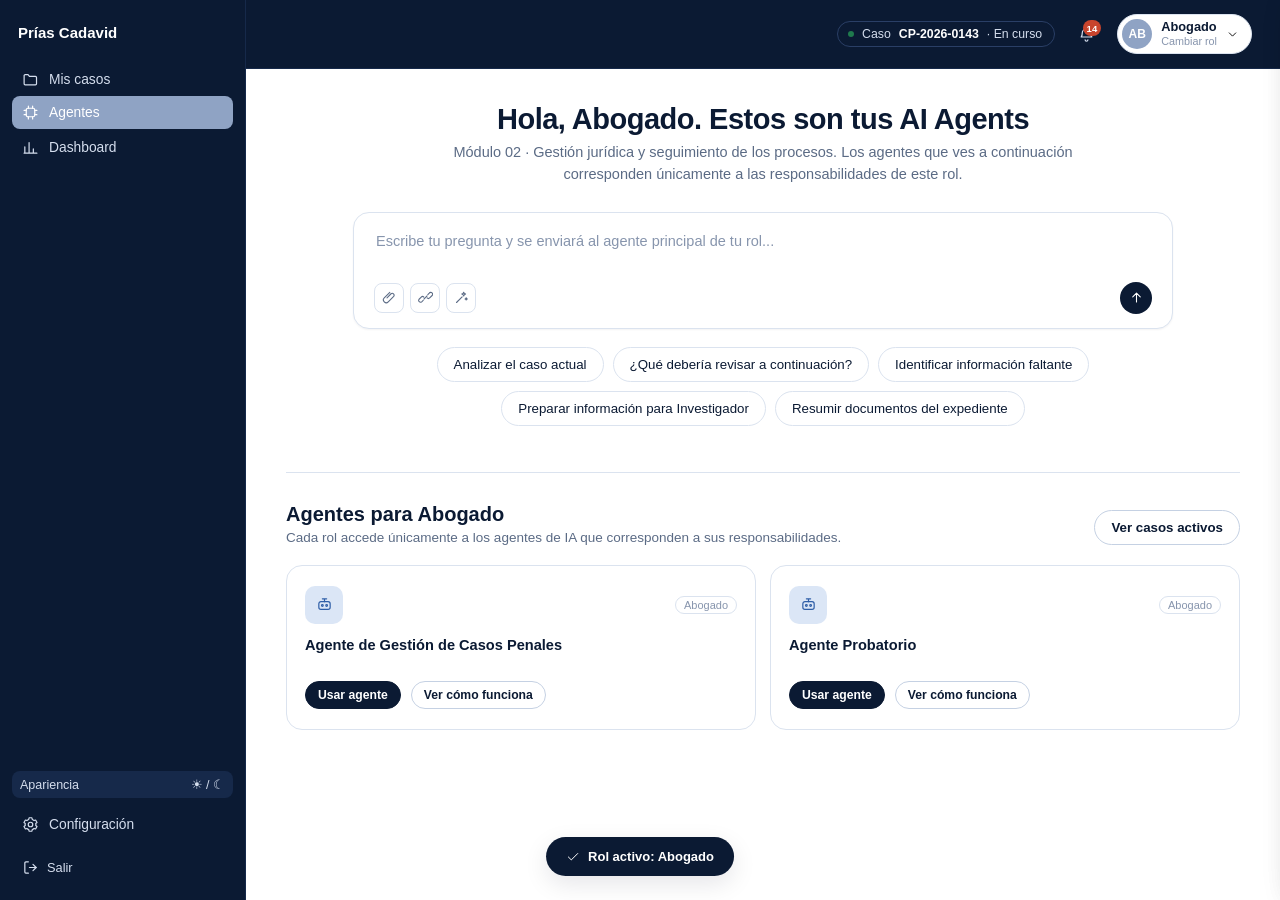
==== commit c4f3dd08: "update wireframe-modulo-02-flujo" ====
--- a/modulo-02/index.html
+++ b/modulo-02/index.html
@@ -37,7 +37,7 @@
     <header class="topbar">
       <div class="tb-left"></div>
       <div class="tb-center">
-        <button class="tb-search" id="icon-slot-tbsearch"></button>
+        <button class="tb-search" id="icon-slot-tbsearch" style="display:none;"></button>
       </div>
       <div class="tb-right">
         <div class="case-chip" id="topCaseChip"></div>
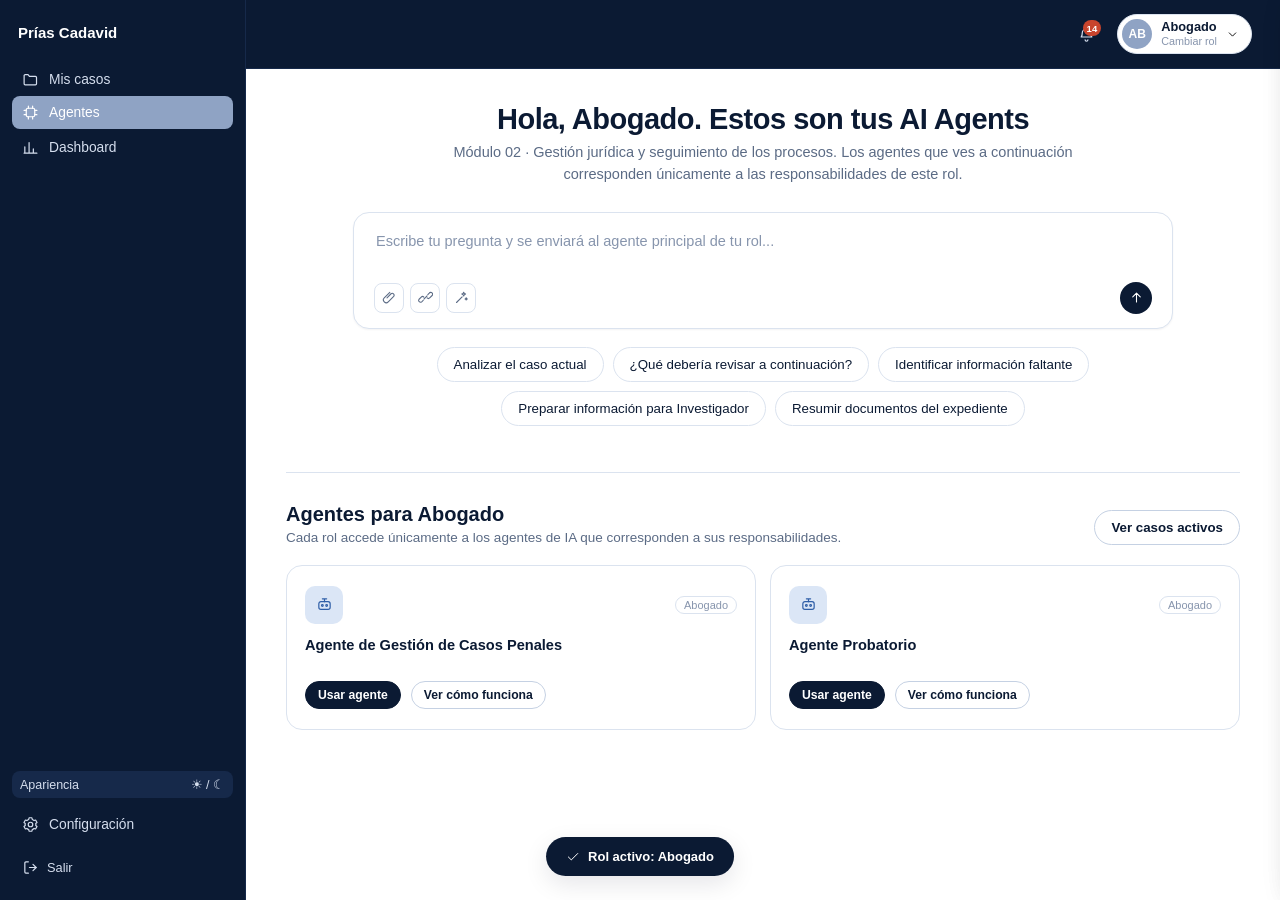
==== commit ac84bf9e: "update wireframe-modulo-02-flujo" ====
--- a/modulo-02/index.html
+++ b/modulo-02/index.html
@@ -40,7 +40,7 @@
         <button class="tb-search" id="icon-slot-tbsearch" style="display:none;"></button>
       </div>
       <div class="tb-right">
-        <div class="case-chip" id="topCaseChip"></div>
+        <div class="case-chip" id="topCaseChip" style="display:none;"></div>
         <button class="tb-icon-btn cp-bell" id="icon-slot-tbbell"></button>
         <button class="role-switch" id="roleSwitchBtn">
           <div class="avatar" id="roleAvatar"></div>
